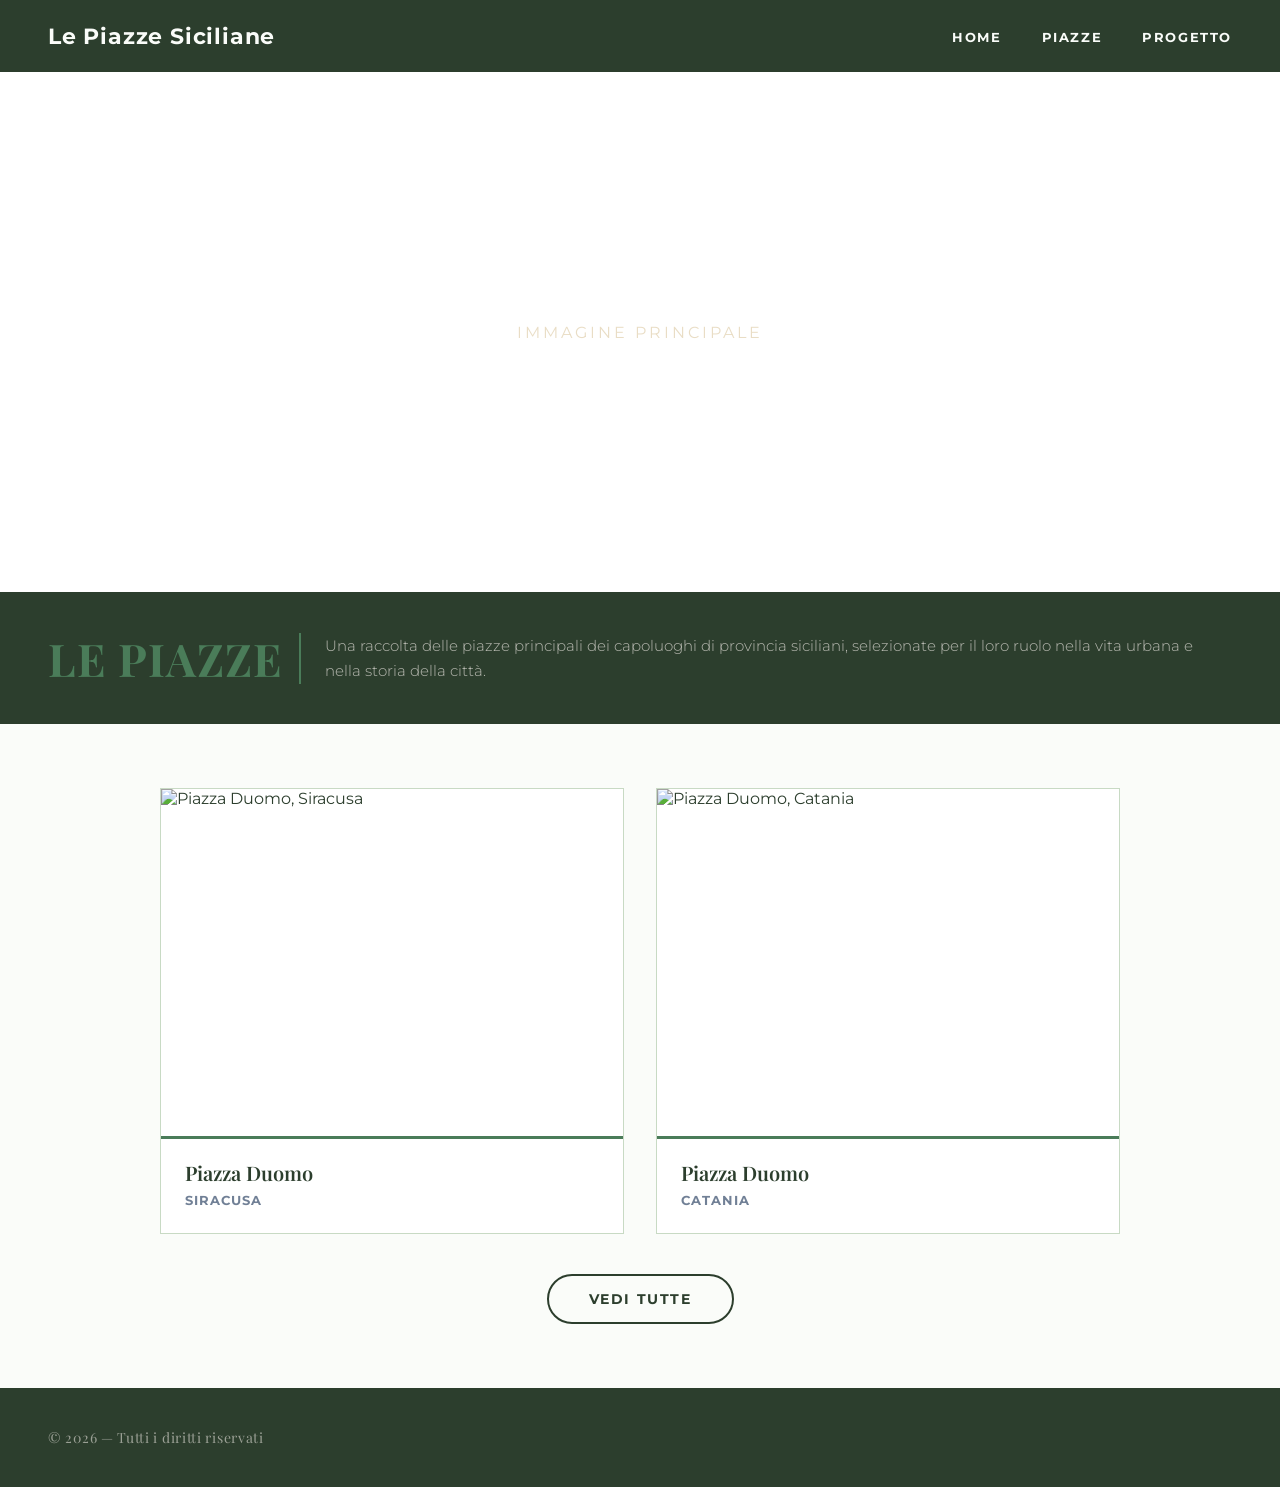
==== index.html @ bee43466 "Initial commit" ====
<!DOCTYPE html>
<html lang="it">
<head>
    <meta charset="UTF-8">
    <meta name="viewport" content="width=device-width, initial-scale=1.0">
    <link rel="preconnect" href="https://fonts.googleapis.com">
    <link rel="preconnect" href="https://fonts.gstatic.com" crossorigin>
    <link href="https://fonts.googleapis.com/css2?family=Montserrat:ital,wght@0,100..900;1,100..900&display=swap" rel="stylesheet">
    <link rel="preconnect" href="https://fonts.googleapis.com">
    <link href="https://fonts.googleapis.com/css2?family=Playfair+Display:ital,wght@0,400..900;1,400..900&display=swap" rel="stylesheet">
    <title>Sito Piazze</title>
    <link rel="stylesheet" href="css/style.css">
</head>
<body>
    <header>
        <p>Le Piazze Siciliane</p>
        <nav>
            <ul>
                <li><a href="index.html">Home</a></li>
                <li><a href="piazze.html">Piazze</a></li>
                <li><a href="progetto.html">Progetto</a></li>
            </ul>
            <button class="hamburger" onclick="this.parentElement.classList.toggle('aperto')">
                <span></span>
                <span></span>
                <span></span>
            </button>
        </nav>
    </header>
    <main>
        <section class="hero">
            <div class="hero-img">
                <span>Immagine principale</span>
            </div>
        </section>
        <div class="banner-piazze">
            <h2>LE PIAZZE</h2>
            <p>Una raccolta delle piazze principali dei capoluoghi di provincia siciliani, selezionate per il loro ruolo nella vita urbana e nella storia della città.</p>
        </div>
        <section class="sezione-piazze">
            <div class="griglia">
                <div class="card-piazza">
                    <a href="piazza-duomo-sr.html" class="card-link">
                    <div class="immagine-piazza">
                        <img src="IMG/piazza-duomo-siracusa.jpg" alt="Piazza Duomo, Siracusa">
                    </div>
                    <div class="card-info">
                        <h3>Piazza Duomo</h3>
                        <span class="localita">Siracusa</span>
                    </div>
                    </a>
                </div>
                <div class="card-piazza">
                    <a href="piazza-duomo-ct.html" class="card-link">
                    <div class="immagine-piazza">
                        <img src="IMG/piazza-duomo-catania.jpg" alt="Piazza Duomo, Catania">
                    </div>
                    <div class="card-info">
                        <h3>Piazza Duomo</h3>
                        <span class="localita">Catania</span>
                    </div>
                    </a>
                </div>
            </div>
            <div class="btn-container">
                <a href="piazze.html" class="btn-vedi-tutte">Vedi tutte</a>
            </div>
        </section>
    </main>
    <footer>
        © 2026 — Tutti i diritti riservati
    </footer>
</body>
</html>
---- css/style.css ----
.montserrat {
  font-family: "Montserrat", sans-serif;
  font-optical-sizing: auto;
  font-weight: 400;
  font-style: normal;
}

.playfair-display {
  font-family: "Playfair Display", serif;
  font-optical-sizing: auto;
  font-weight: 400;
  font-style: normal;
}

*, *::before, *::after {
    box-sizing: border-box;
    margin: 0;
    padding: 0;
}

@keyframes fadeUp {
    from { opacity: 0; transform: translateY(24px); }
    to { opacity: 1; transform: translateY(0); }
}

:root {
    --nero: #2C3E2D;
    --bianco: #FAFCF9;
    --verde: #4A7C59;
    --grigio: #718096;
    --grigio-chiaro: #C8DAC4;
}

body {
    background-color: var(--bianco);
    font-family: "Montserrat", sans-serif;
    color: var(--nero);
}

header {
    display: flex;
    align-items: center;
    justify-content: space-between;
    padding: 0 48px;
    height: 72px;
    background-color: var(--nero);
    position: sticky;
    top: 0;
    z-index: 100;
}

header p {
    font-family: "Montserrat", sans-serif;
    font-size: 22px;
    font-weight: 700;
    color: var(--bianco);
    letter-spacing: 0.8px;
}

nav ul {
    list-style: none;
    display: flex;
    gap: 40px;
}

nav ul li a {
    text-decoration: none;
    color: var(--bianco);
    font-size: 13px;
    font-weight: 700;
    letter-spacing: 1.6px;
    text-transform: uppercase;
    padding-bottom: 4px;
    border-bottom: 2px solid transparent;
    transition: border-color 0.2s, color 0.2s;
}

nav ul li a:hover {
    color: var(--verde);
    border-bottom-color: var(--verde);
}

.hamburger {
    display: none;
}

.hero {
    width: 100%;
    height: 520px;
    overflow: hidden;
    position: relative;
}

.hero img {
    width: 100%;
    height: 100%;
    object-fit: cover;
    display: block;
}

.hero-img {
    width: 100%;
    height: 100%;
    background: #ffffff;
    display: flex;
    align-items: center;
    justify-content: center;
}

.hero-img span {
    font-family: "Montserrat", sans-serif;
    font-size: 16px;
    color: rgba(200,169,110,0.4);
    letter-spacing: 3px;
    text-transform: uppercase;
}

.banner-piazze {
    width: 100%;
    background-color: var(--nero);
    padding: 36px 48px;
    display: flex;
    align-items: center;
    gap: 16px;
}

.banner-piazze h2 {
    font-family: "Playfair Display", serif;
    font-size: 45px;
    font-weight: 700;
    color: var(--verde);
    letter-spacing: 1px;
    white-space: nowrap;
    flex-shrink: 0;
}

.banner-piazze p {
    font-size: 15px;
    line-height: 1.7;
    color: rgba(245,240,235,0.7);
    font-weight: 300;
    border-left: 2px solid var(--verde);
    padding-left: 24px;
}

.sezione-piazze {
    padding: 64px 48px;
}

.griglia {
    display: grid;
    grid-template-columns: repeat(2, 1fr);
    gap: 32px;
    max-width: 960px;
    margin: 0 auto;
}

.card-piazza {
    background-color: #fff;
    border: 1px solid var(--grigio-chiaro);
    overflow: hidden;
    cursor: pointer;
    transition: transform 0.3s ease, box-shadow 0.3s ease;
}

.card-piazza:hover {
    transform: translateY(-4px);
    box-shadow: 0 16px 40px rgba(0,0,0,0.08);
}

.card-piazza .immagine-piazza {
    width: 100%;
    aspect-ratio: 4 / 3;
    overflow: hidden;
}

.card-piazza .immagine-piazza img {
    width: 100%;
    height: 100%;
    object-fit: cover;
    display: block;
    transition: transform 0.4s ease;
}

.card-piazza:hover .immagine-piazza img {
    transform: scale(1.05);
}

.img-piazza {
    width: 100%;
    height: 100%;
    background: #ffffff;
    display: flex;
    align-items: center;
    justify-content: center;
}

.img-piazza span {
    font-size: 48px;
    opacity: 0.3;
}

.card-info {
    padding: 20px 24px 24px;
    border-top: 3px solid var(--verde);
}

.card-link {
    text-decoration: none;
    color: inherit;
}

.card-info h3 {
    font-family: "Playfair Display", serif;
    font-size: 20px;
    font-weight: 600;
    color: var(--nero);
    margin-bottom: 4px;
}

.card-info .localita {
    font-size: 13px;
    font-weight: 700;
    color: var(--grigio);
    letter-spacing: 1px;
    text-transform: uppercase;
}

.btn-container {
    display: flex;
    justify-content: center;
    margin-top: 40px;
}

.btn-vedi-tutte {
    display: inline-block;
    text-decoration: none;
    color: var(--nero);
    border: 2px solid var(--nero);
    border-radius: 100px;
    padding: 14px 40px;
    font-size: 14px;
    font-weight: 700;
    letter-spacing: 1.6px;
    text-transform: uppercase;
    transition: background-color 0.25s, color 0.25s;
}

.btn-vedi-tutte:hover {
    background-color: var(--nero);
    color: var(--bianco);
}

footer {
    background-color: var(--nero);
    color: rgba(245,240,235,0.55);
    padding: 40px 48px;
    display: flex;
    align-items: center;
    font-family: "Playfair Display", serif;
    justify-content: space-between;
    font-size: 14px;
    letter-spacing: 0.7px;
}

header {
    animation: fadeUp 0.4s ease-out both;
}

.hero,
.hero-diviso {
    animation: fadeUp 0.5s ease-out 0.05s both;
}

.banner-piazze,
.intro {
    animation: fadeUp 0.5s ease-out 0.1s both;
}

.sezione-piazze,
.sezioni,
.sezione-testo,
.suggerite {
    animation: fadeUp 0.5s ease-out 0.15s both;
}

footer {
    animation: fadeUp 0.5s ease-out 0.2s both;
}

@media (max-width: 640px) {
    nav ul {
        display: none;
    }

    .hamburger {
        display: flex;
        flex-direction: column;
        gap: 5px;
        cursor: pointer;
        background: none;
        border: none;
        padding: 4px;
    }

    .hamburger span {
        display: block;
        width: 24px;
        height: 2px;
        background-color: var(--bianco);
        transition: all 0.3s;
    }

    nav.aperto ul {
        display: flex;
        flex-direction: column;
        gap: 0;
        position: absolute;
        top: 72px;
        left: 0;
        width: 100%;
        background-color: var(--nero);
        padding: 8px 0;
    }

    nav.aperto ul li a {
        display: block;
        padding: 14px 20px;
    }

    header { 
        padding: 0 20px; 
    }

    .banner-piazze {
        flex-direction: column;
        padding: 28px 20px;
    }

    .banner-piazze h2 {
        font-size: 32px;
    }

    .banner-piazze p {
        border-left: none;
        padding-left: 0;
        border-top: 2px solid var(--verde);
        padding-top: 16px;
        text-align: center;
    }

    .sezione-piazze {
        padding: 40px 20px;
    }

    .griglia {
        grid-template-columns: 1fr;
        gap: 24px;
    }

    footer { 
        flex-direction: column; 
        gap: 20px; 
        text-align: center; 
        padding: 32px 20px; 
    }
}
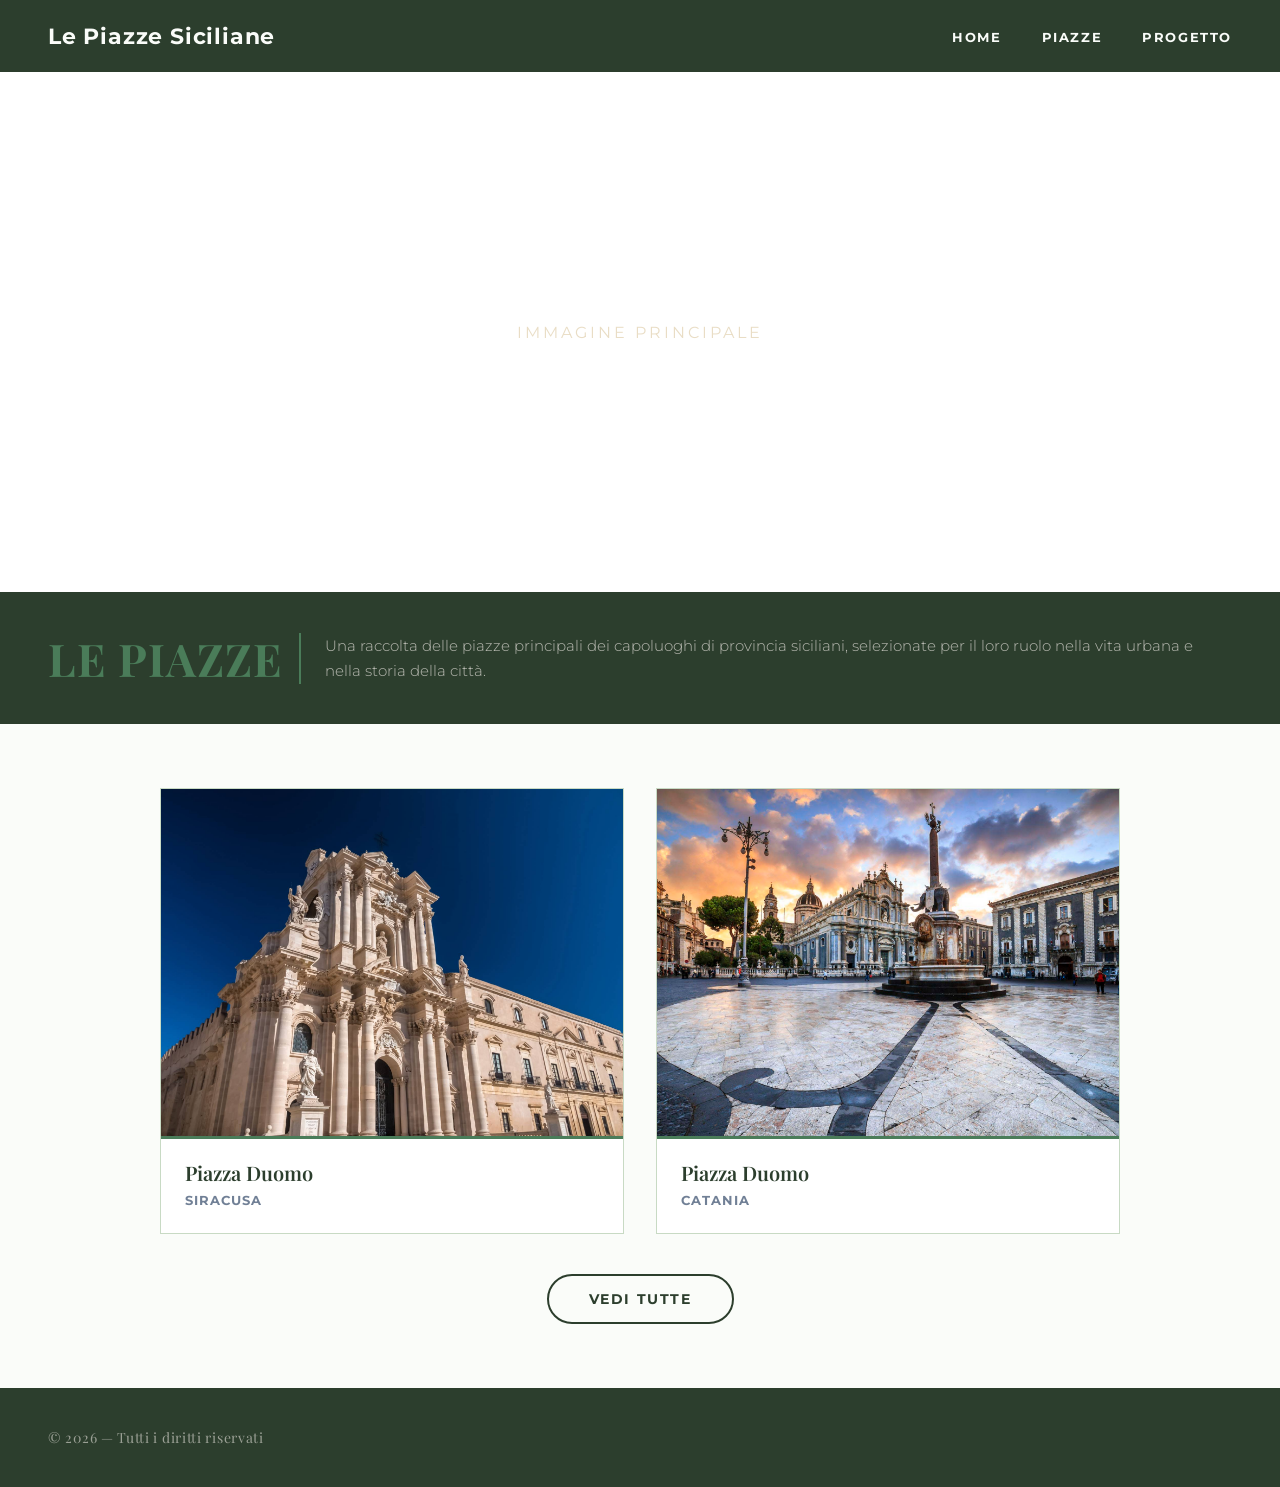
==== commit 2534b219: "Correzione" ====
--- a/index.html
+++ b/index.html
@@ -42,7 +42,7 @@
                 <div class="card-piazza">
                     <a href="piazza-duomo-sr.html" class="card-link">
                     <div class="immagine-piazza">
-                        <img src="IMG/piazza-duomo-siracusa.jpg" alt="Piazza Duomo, Siracusa">
+                        <img src="img/piazza-duomo-siracusa.jpg" alt="Piazza Duomo, Siracusa">
                     </div>
                     <div class="card-info">
                         <h3>Piazza Duomo</h3>
@@ -53,7 +53,7 @@
                 <div class="card-piazza">
                     <a href="piazza-duomo-ct.html" class="card-link">
                     <div class="immagine-piazza">
-                        <img src="IMG/piazza-duomo-catania.jpg" alt="Piazza Duomo, Catania">
+                        <img src="img/piazza-duomo-catania.jpg" alt="Piazza Duomo, Catania">
                     </div>
                     <div class="card-info">
                         <h3>Piazza Duomo</h3>
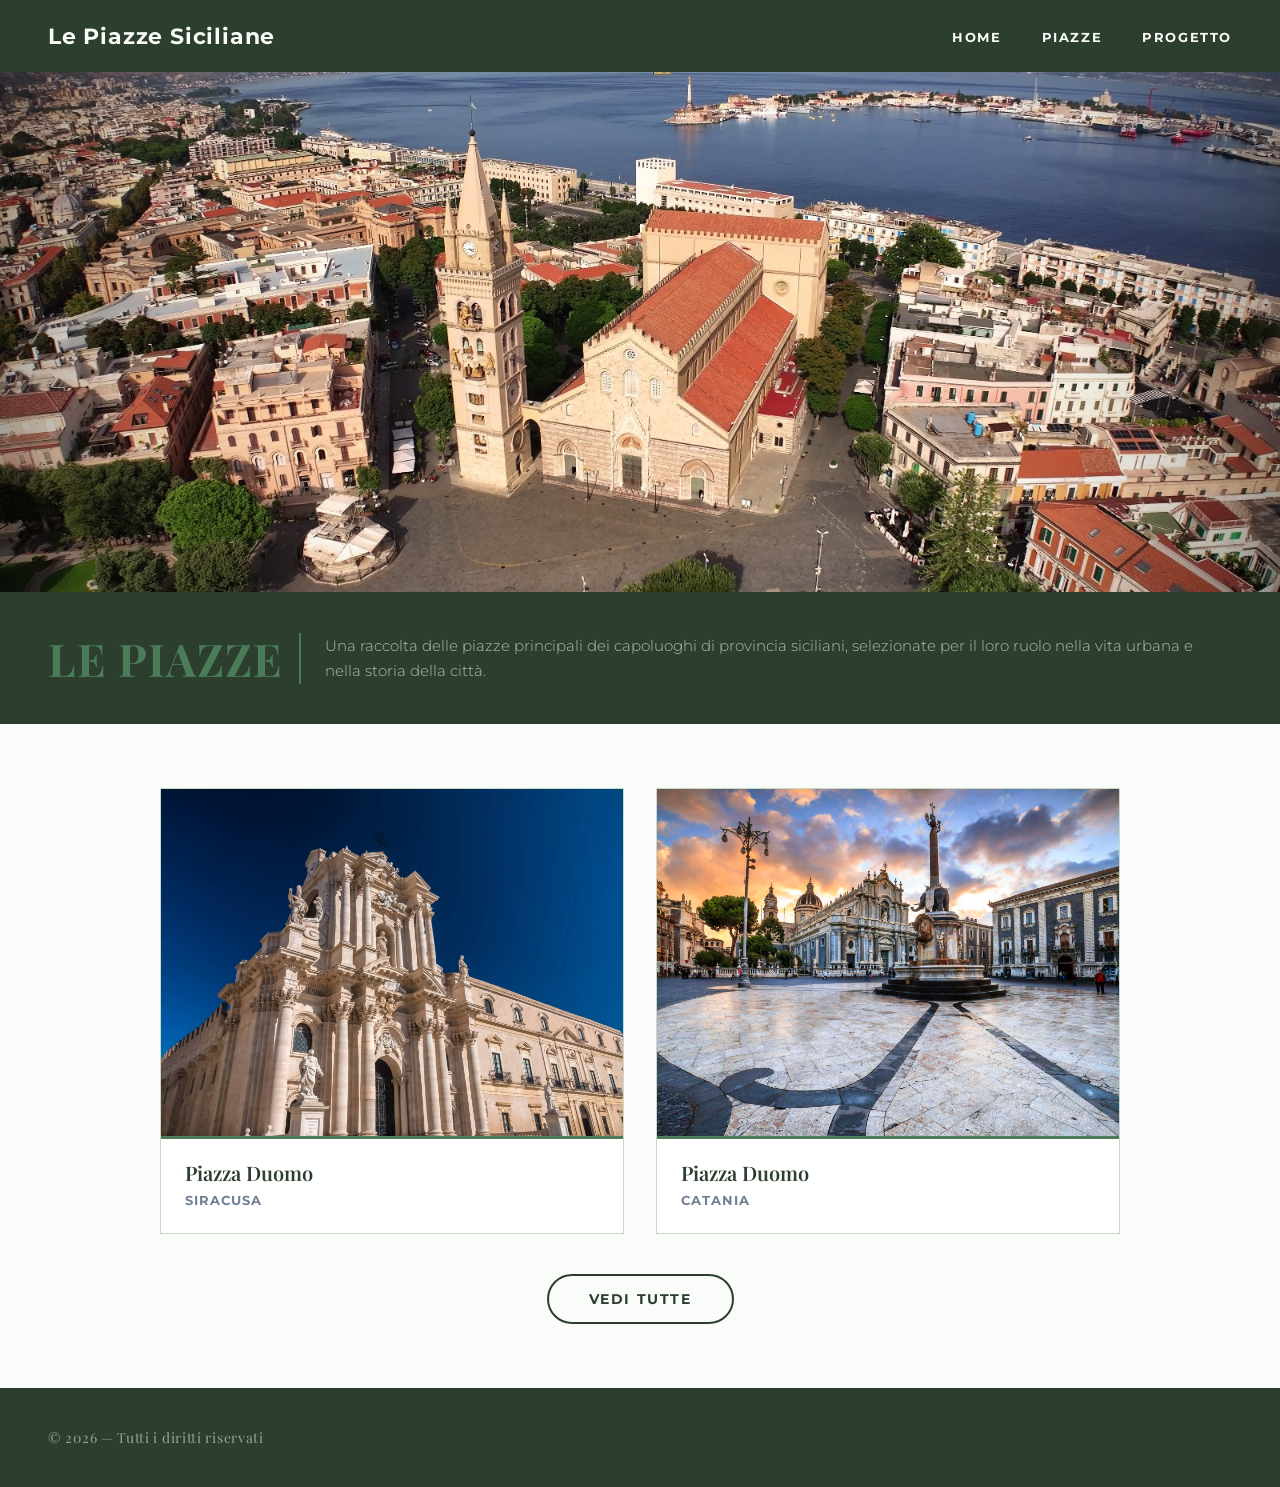
==== commit 81a29649: "Immagini" ====
--- a/index.html
+++ b/index.html
@@ -30,7 +30,7 @@
     <main>
         <section class="hero">
             <div class="hero-img">
-                <span>Immagine principale</span>
+                <img src="img/copertina1.jpg" alt="Copertina Sito">
             </div>
         </section>
         <div class="banner-piazze">
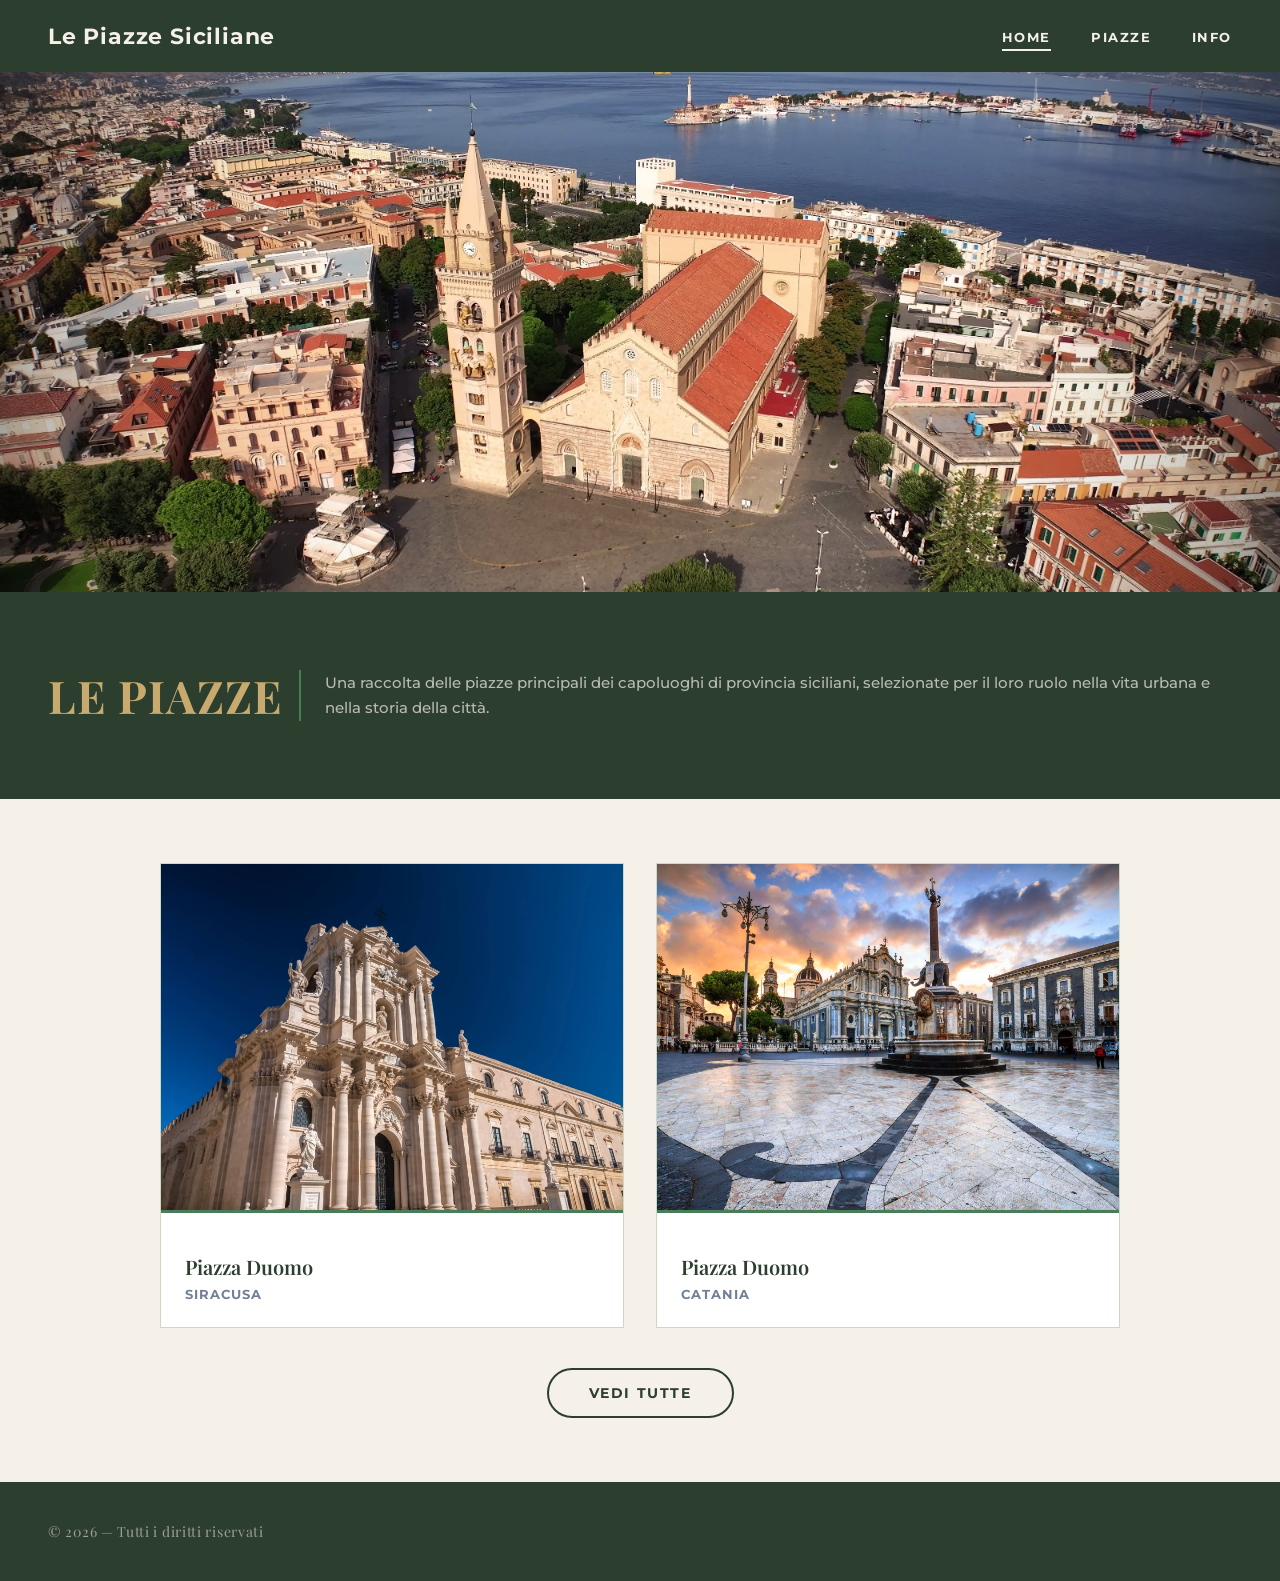
==== commit 5f7d9bb1: "Correzioni post prima revisione" ====
--- a/index.html
+++ b/index.html
@@ -13,12 +13,12 @@
 </head>
 <body>
     <header>
-        <p>Le Piazze Siciliane</p>
+        <a href="index.html" style="text-decoration:none;"><p>Le Piazze Siciliane</p></a>
         <nav>
             <ul>
-                <li><a href="index.html">Home</a></li>
+                <li><a href="index.html" class="attiva">Home</a></li>
                 <li><a href="piazze.html">Piazze</a></li>
-                <li><a href="progetto.html">Progetto</a></li>
+                <li><a href="progetto.html">Info</a></li>
             </ul>
             <button class="hamburger" onclick="this.parentElement.classList.toggle('aperto')">
                 <span></span>
--- a/css/style.css
+++ b/css/style.css
@@ -12,21 +12,24 @@
   font-style: normal;
 }
 
-*, *::before, *::after {
-    box-sizing: border-box;
-    margin: 0;
-    padding: 0;
-}
-
 @keyframes fadeUp {
     from { opacity: 0; transform: translateY(24px); }
     to { opacity: 1; transform: translateY(0); }
 }
 
+*, *::before, *::after {
+    box-sizing: border-box;
+}
+
+html {
+    background-color: var(--verde-scuro);
+}
+
 :root {
-    --nero: #2C3E2D;
-    --bianco: #FAFCF9;
+    --verde-scuro: #2C3E2D;
+    --bianco: #F5F0E8;
     --verde: #4A7C59;
+    --oro: #C8A96E;
     --grigio: #718096;
     --grigio-chiaro: #C8DAC4;
 }
@@ -34,7 +37,13 @@
 body {
     background-color: var(--bianco);
     font-family: "Montserrat", sans-serif;
-    color: var(--nero);
+    color: var(--verde-scuro);
+    margin: 0 !important;
+}
+
+.sezione-piazze {
+    max-width: 1440px;
+    margin: 0 auto;
 }
 
 header {
@@ -43,7 +52,7 @@
     justify-content: space-between;
     padding: 0 48px;
     height: 72px;
-    background-color: var(--nero);
+    background-color: var(--verde-scuro);
     position: sticky;
     top: 0;
     z-index: 100;
@@ -78,6 +87,11 @@
 nav ul li a:hover {
     color: var(--verde);
     border-bottom-color: var(--verde);
+}
+
+nav ul li a.attiva {
+    color: var(--bianco);
+    border-bottom-color: var(--bianco);
 }
 
 .hamburger {
@@ -117,7 +131,7 @@
 
 .banner-piazze {
     width: 100%;
-    background-color: var(--nero);
+    background-color: var(--verde-scuro);
     padding: 36px 48px;
     display: flex;
     align-items: center;
@@ -128,7 +142,7 @@
     font-family: "Playfair Display", serif;
     font-size: 45px;
     font-weight: 700;
-    color: var(--verde);
+    color: var(--oro);
     letter-spacing: 1px;
     white-space: nowrap;
     flex-shrink: 0;
@@ -138,7 +152,7 @@
     font-size: 15px;
     line-height: 1.7;
     color: rgba(245,240,235,0.7);
-    font-weight: 300;
+    font-weight: 500;
     border-left: 2px solid var(--verde);
     padding-left: 24px;
 }
@@ -214,7 +228,7 @@
     font-family: "Playfair Display", serif;
     font-size: 20px;
     font-weight: 600;
-    color: var(--nero);
+    color: var(--verde-scuro);
     margin-bottom: 4px;
 }
 
@@ -235,8 +249,8 @@
 .btn-vedi-tutte {
     display: inline-block;
     text-decoration: none;
-    color: var(--nero);
-    border: 2px solid var(--nero);
+    color: var(--verde-scuro);
+    border: 2px solid var(--verde-scuro);
     border-radius: 100px;
     padding: 14px 40px;
     font-size: 14px;
@@ -247,12 +261,12 @@
 }
 
 .btn-vedi-tutte:hover {
-    background-color: var(--nero);
+    background-color: var(--verde-scuro);
     color: var(--bianco);
 }
 
 footer {
-    background-color: var(--nero);
+    background-color: var(--verde-scuro);
     color: rgba(245,240,235,0.55);
     padding: 40px 48px;
     display: flex;
@@ -319,7 +333,7 @@
         top: 72px;
         left: 0;
         width: 100%;
-        background-color: var(--nero);
+        background-color: var(--verde-scuro);
         padding: 8px 0;
     }
 
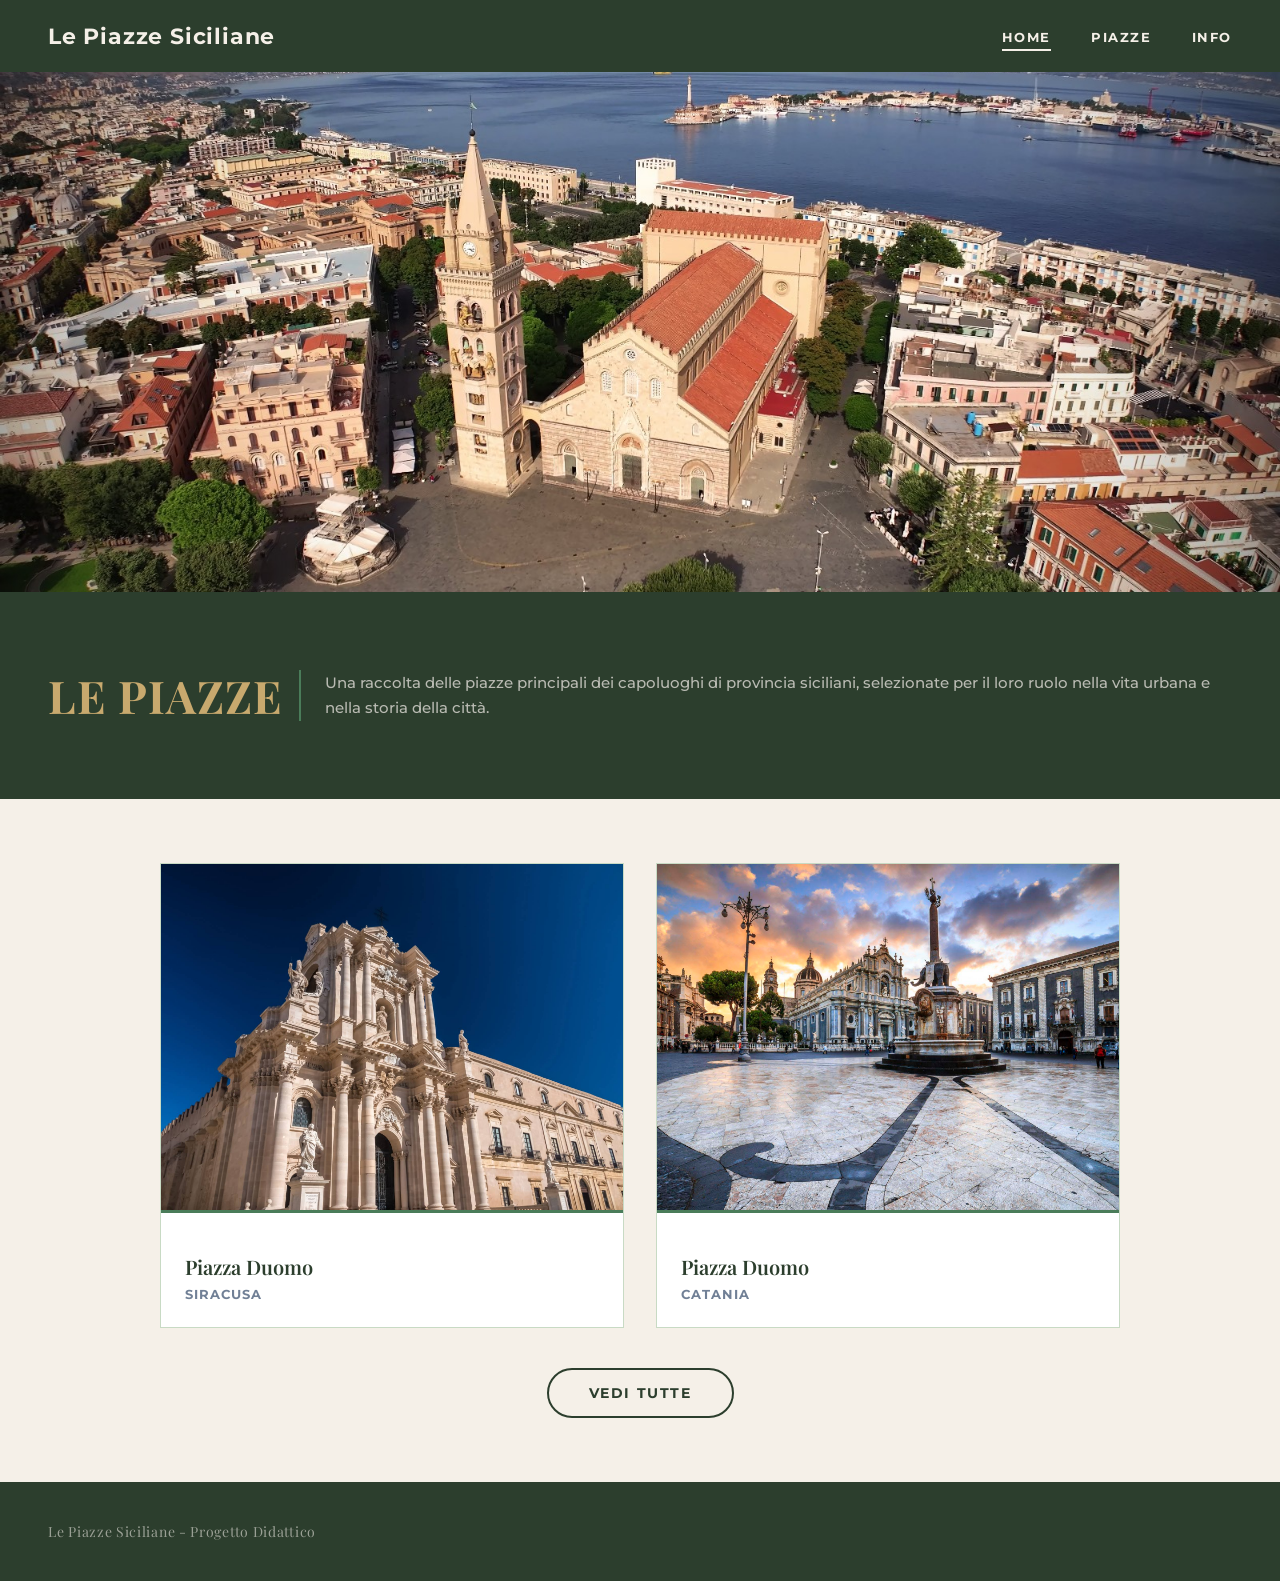
==== commit bd438a5a: "Correzione footer" ====
--- a/index.html
+++ b/index.html
@@ -68,7 +68,7 @@
         </section>
     </main>
     <footer>
-        © 2026 — Tutti i diritti riservati
+        Le Piazze Siciliane - Progetto Didattico
     </footer>
 </body>
 </html>
